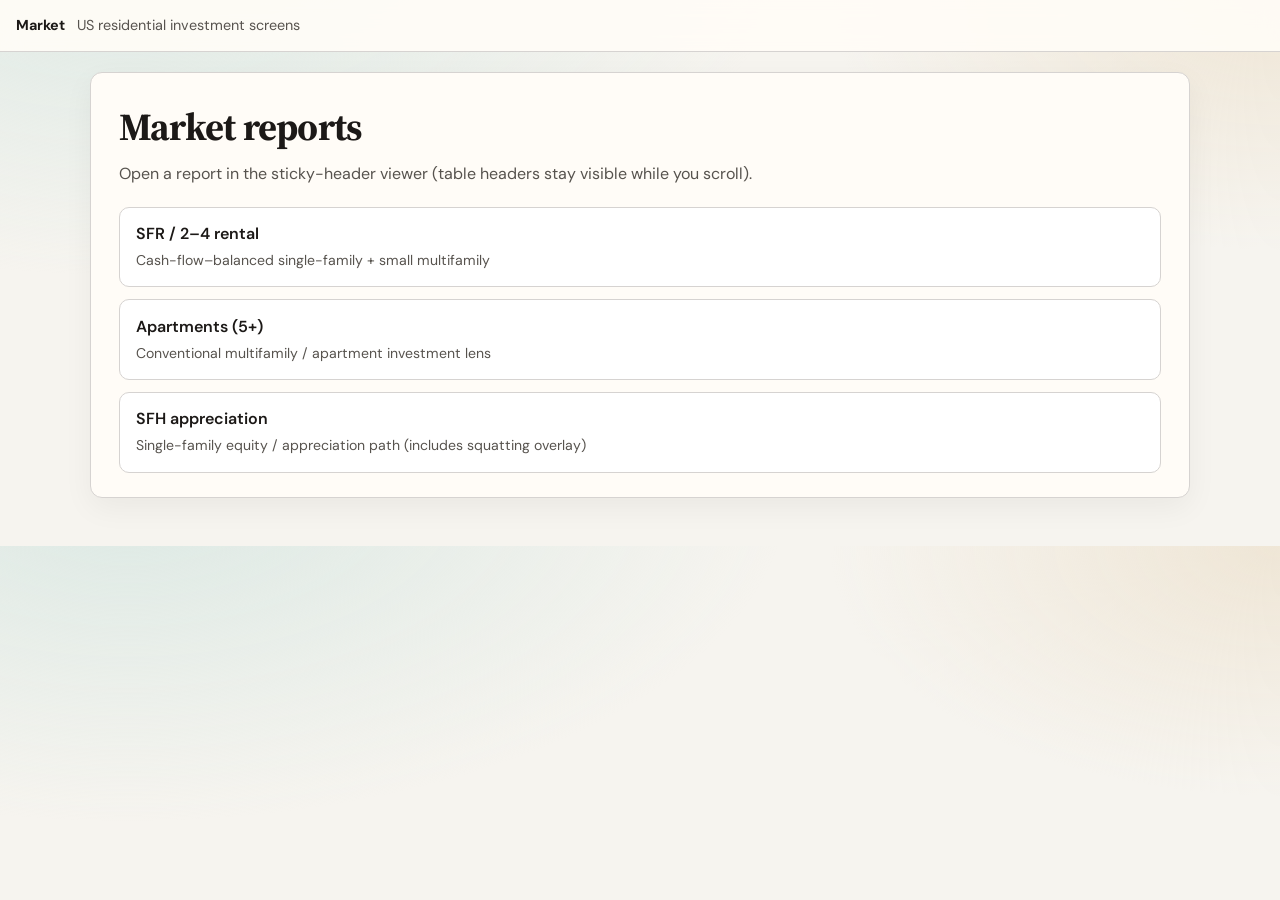
==== index.html @ f49f3b73 "Add Pages report viewer with sticky table headers. Markdown blob view cannot pin headers; serve a sm" ====
<!DOCTYPE html>
<html lang="en">
<head>
  <meta charset="utf-8" />
  <meta name="viewport" content="width=device-width, initial-scale=1" />
  <title>Market reports</title>
  <link rel="preconnect" href="https://fonts.googleapis.com" />
  <link rel="preconnect" href="https://fonts.gstatic.com" crossorigin />
  <link href="https://fonts.googleapis.com/css2?family=DM+Sans:wght@400;600;700&family=IBM+Plex+Mono:wght@400;600&family=Source+Serif+4:opsz,wght@8..60,400;8..60,600;8..60,700&display=swap" rel="stylesheet" />
  <link rel="stylesheet" href="assets/css/report.css" />
</head>
<body>
  <header class="topbar">
    <strong>Market</strong>
    <span class="title">US residential investment screens</span>
  </header>
  <main class="wrap">
    <section class="home-card">
      <h1>Market reports</h1>
      <p>Open a report in the sticky-header viewer (table headers stay visible while you scroll).</p>
      <ul>
        <li>
          <a href="view.html?src=rental_market_report.md">
            SFR / 2–4 rental
            <span>Cash-flow–balanced single-family + small multifamily</span>
          </a>
        </li>
        <li>
          <a href="view.html?src=apartment_market_report.md">
            Apartments (5+)
            <span>Conventional multifamily / apartment investment lens</span>
          </a>
        </li>
        <li>
          <a href="view.html?src=sfh_appreciation_report.md">
            SFH appreciation
            <span>Single-family equity / appreciation path (includes squatting overlay)</span>
          </a>
        </li>
      </ul>
    </section>
  </main>
</body>
</html>
---- assets/css/report.css ----
/* Report viewer — sticky table headers + readable long docs */
:root {
  --bg: #f6f4ef;
  --paper: #fffcf7;
  --ink: #1c1917;
  --muted: #57534e;
  --line: #d6d3d1;
  --head: #e7e5e4;
  --accent: #0f766e;
  --nav-h: 3.25rem;
  --font: "Source Serif 4", "Iowan Old Style", "Palatino Linotype", Palatino, Georgia, serif;
  --mono: "IBM Plex Mono", ui-monospace, Consolas, monospace;
  --sans: "DM Sans", "Segoe UI", system-ui, sans-serif;
}

* { box-sizing: border-box; }

html {
  scroll-behavior: smooth;
}

body {
  margin: 0;
  color: var(--ink);
  background:
    radial-gradient(1200px 600px at 10% -10%, #dce9e4 0%, transparent 55%),
    radial-gradient(900px 500px at 100% 0%, #efe6d6 0%, transparent 50%),
    var(--bg);
  font-family: var(--font);
  line-height: 1.55;
}

.topbar {
  position: sticky;
  top: 0;
  z-index: 40;
  height: var(--nav-h);
  display: flex;
  align-items: center;
  gap: 0.75rem;
  padding: 0 1rem;
  background: rgba(255, 252, 247, 0.92);
  backdrop-filter: blur(10px);
  border-bottom: 1px solid var(--line);
  font-family: var(--sans);
  font-size: 0.9rem;
}

.topbar a {
  color: var(--accent);
  text-decoration: none;
  font-weight: 600;
}

.topbar a:hover { text-decoration: underline; }

.topbar .title {
  color: var(--muted);
  white-space: nowrap;
  overflow: hidden;
  text-overflow: ellipsis;
}

.topbar .spacer { flex: 1; }

.wrap {
  width: min(1100px, calc(100% - 2rem));
  margin: 1.25rem auto 3rem;
}

.home-card {
  background: var(--paper);
  border: 1px solid var(--line);
  border-radius: 12px;
  padding: 1.5rem 1.75rem;
  box-shadow: 0 10px 30px rgba(28, 25, 23, 0.05);
}

.home-card h1 {
  margin: 0 0 0.35rem;
  font-size: clamp(1.8rem, 3vw, 2.4rem);
  letter-spacing: -0.02em;
}

.home-card p {
  margin: 0 0 1.25rem;
  color: var(--muted);
  font-family: var(--sans);
}

.home-card ul {
  list-style: none;
  padding: 0;
  margin: 0;
  display: grid;
  gap: 0.75rem;
}

.home-card li a {
  display: block;
  padding: 0.9rem 1rem;
  border: 1px solid var(--line);
  border-radius: 10px;
  background: #fff;
  color: var(--ink);
  text-decoration: none;
  font-family: var(--sans);
  font-weight: 600;
}

.home-card li a:hover {
  border-color: var(--accent);
  box-shadow: 0 0 0 2px rgba(15, 118, 110, 0.12);
}

.home-card li span {
  display: block;
  margin-top: 0.2rem;
  font-weight: 400;
  color: var(--muted);
  font-size: 0.88rem;
}

#content {
  background: var(--paper);
  border: 1px solid var(--line);
  border-radius: 12px;
  padding: 1.25rem 1.5rem 2.5rem;
  box-shadow: 0 10px 30px rgba(28, 25, 23, 0.05);
}

#content > :first-child { margin-top: 0; }

#content h1,
#content h2,
#content h3 {
  font-family: var(--sans);
  letter-spacing: -0.02em;
  scroll-margin-top: calc(var(--nav-h) + 0.75rem);
}

#content a { color: var(--accent); }

#content code {
  font-family: var(--mono);
  font-size: 0.88em;
  background: #f5f5f4;
  padding: 0.1em 0.35em;
  border-radius: 4px;
}

#content pre {
  overflow-x: auto;
  background: #1c1917;
  color: #fafaf9;
  padding: 0.9rem 1rem;
  border-radius: 8px;
}

#content pre code {
  background: transparent;
  color: inherit;
  padding: 0;
}

#content blockquote {
  margin: 1rem 0;
  padding: 0.6rem 1rem;
  border-left: 3px solid var(--accent);
  background: #f0faf8;
  color: var(--muted);
}

/* Sticky table headers: keep header row visible while scrolling the page.
   Avoid overflow-x on the wrapper — it breaks position:sticky vs the viewport. */
#content .table-wrap {
  margin: 1rem 0 1.35rem;
  max-width: 100%;
  border: 1px solid var(--line);
  border-radius: 8px;
  background: #fff;
}

#content table {
  width: max(100%, max-content);
  max-width: none;
  border-collapse: separate;
  border-spacing: 0;
  font-family: var(--sans);
  font-size: 0.92rem;
  margin: 0;
}

#content thead th {
  position: sticky;
  top: var(--nav-h);
  z-index: 5;
  background: var(--head);
  color: var(--ink);
  text-align: left;
  font-weight: 700;
  padding: 0.65rem 0.75rem;
  border-bottom: 1px solid var(--line);
  box-shadow: 0 1px 0 var(--line);
}

#content tbody td {
  padding: 0.55rem 0.75rem;
  border-bottom: 1px solid var(--line);
  vertical-align: top;
}

#content tbody tr:nth-child(even) td {
  background: #fafaf9;
}

#content tbody tr:last-child td {
  border-bottom: none;
}

.status {
  font-family: var(--sans);
  color: var(--muted);
  padding: 2rem 0;
  text-align: center;
}

.status.error { color: #b91c1c; }

@media (max-width: 700px) {
  #content { padding: 1rem; }
  #content thead th,
  #content tbody td { padding: 0.45rem 0.55rem; font-size: 0.85rem; }
}
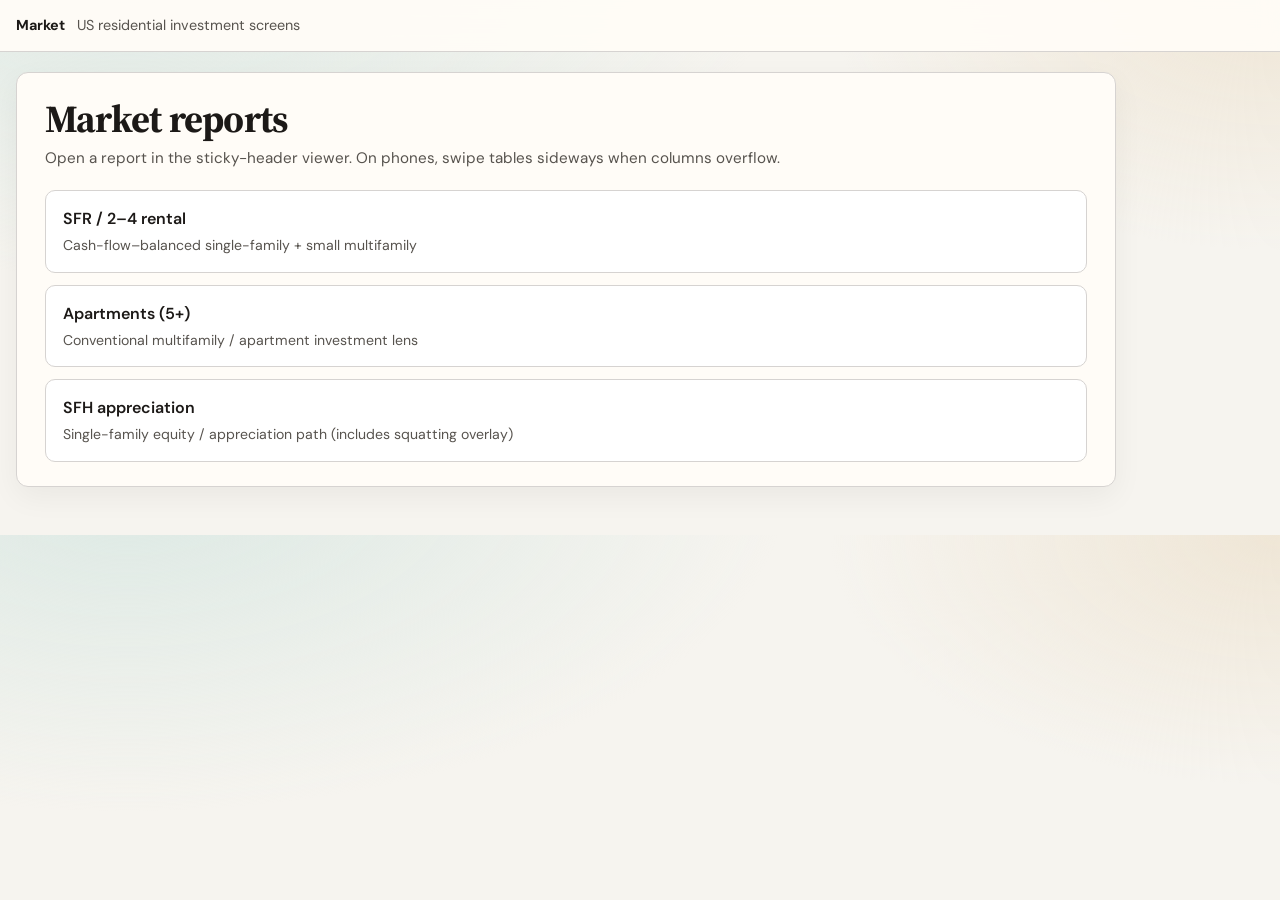
==== commit 20018cb9: "update" ====
--- a/index.html
+++ b/index.html
@@ -2,7 +2,9 @@
 <html lang="en">
 <head>
   <meta charset="utf-8" />
-  <meta name="viewport" content="width=device-width, initial-scale=1" />
+  <meta name="viewport" content="width=device-width, initial-scale=1, viewport-fit=cover" />
+  <meta name="theme-color" content="#fffcf7" />
+  <meta name="color-scheme" content="light" />
   <title>Market reports</title>
   <link rel="preconnect" href="https://fonts.googleapis.com" />
   <link rel="preconnect" href="https://fonts.gstatic.com" crossorigin />
@@ -17,7 +19,7 @@
   <main class="wrap">
     <section class="home-card">
       <h1>Market reports</h1>
-      <p>Open a report in the sticky-header viewer (table headers stay visible while you scroll).</p>
+      <p>Open a report in the sticky-header viewer. On phones, swipe tables sideways when columns overflow.</p>
       <ul>
         <li>
           <a href="view.html?src=rental_market_report.md">
--- a/assets/css/report.css
+++ b/assets/css/report.css
@@ -1,4 +1,4 @@
-/* Report viewer — sticky table headers + readable long docs */
+/* Report viewer — sticky table headers + mobile-friendly long docs */
 :root {
   --bg: #f6f4ef;
   --paper: #fffcf7;
@@ -8,15 +8,22 @@
   --head: #e7e5e4;
   --accent: #0f766e;
   --nav-h: 3.25rem;
+  --pad: 1rem;
   --font: "Source Serif 4", "Iowan Old Style", "Palatino Linotype", Palatino, Georgia, serif;
   --mono: "IBM Plex Mono", ui-monospace, Consolas, monospace;
   --sans: "DM Sans", "Segoe UI", system-ui, sans-serif;
+  --safe-top: env(safe-area-inset-top, 0px);
+  --safe-right: env(safe-area-inset-right, 0px);
+  --safe-bottom: env(safe-area-inset-bottom, 0px);
+  --safe-left: env(safe-area-inset-left, 0px);
 }
 
 * { box-sizing: border-box; }
 
 html {
   scroll-behavior: smooth;
+  -webkit-text-size-adjust: 100%;
+  text-size-adjust: 100%;
 }
 
 body {
@@ -27,19 +34,27 @@
     radial-gradient(900px 500px at 100% 0%, #efe6d6 0%, transparent 50%),
     var(--bg);
   font-family: var(--font);
+  font-size: 1rem;
   line-height: 1.55;
+  overflow-x: hidden;
+  padding-bottom: var(--safe-bottom);
 }
 
 .topbar {
   position: sticky;
   top: 0;
   z-index: 40;
-  height: var(--nav-h);
+  min-height: var(--nav-h);
   display: flex;
   align-items: center;
-  gap: 0.75rem;
-  padding: 0 1rem;
-  background: rgba(255, 252, 247, 0.92);
+  flex-wrap: wrap;
+  gap: 0.5rem 0.75rem;
+  padding:
+    calc(0.55rem + var(--safe-top))
+    calc(var(--pad) + var(--safe-right))
+    0.55rem
+    calc(var(--pad) + var(--safe-left));
+  background: rgba(255, 252, 247, 0.94);
   backdrop-filter: blur(10px);
   border-bottom: 1px solid var(--line);
   font-family: var(--sans);
@@ -50,22 +65,35 @@
   color: var(--accent);
   text-decoration: none;
   font-weight: 600;
+  min-height: 2.5rem;
+  display: inline-flex;
+  align-items: center;
+  padding: 0.25rem 0.15rem;
+  -webkit-tap-highlight-color: rgba(15, 118, 110, 0.15);
 }
 
 .topbar a:hover { text-decoration: underline; }
 
 .topbar .title {
   color: var(--muted);
+  min-width: 0;
+  flex: 1 1 8rem;
   white-space: nowrap;
   overflow: hidden;
   text-overflow: ellipsis;
 }
 
-.topbar .spacer { flex: 1; }
+.topbar .spacer { flex: 1 1 auto; min-width: 0.5rem; }
+
+.topbar .raw-link {
+  flex: 0 0 auto;
+}
 
 .wrap {
-  width: min(1100px, calc(100% - 2rem));
+  width: min(1100px, calc(100% - (2 * var(--pad)) - var(--safe-left) - var(--safe-right)));
   margin: 1.25rem auto 3rem;
+  margin-left: max(var(--pad), var(--safe-left));
+  margin-right: max(var(--pad), var(--safe-right));
 }
 
 .home-card {
@@ -78,14 +106,16 @@
 
 .home-card h1 {
   margin: 0 0 0.35rem;
-  font-size: clamp(1.8rem, 3vw, 2.4rem);
+  font-size: clamp(1.65rem, 6vw, 2.4rem);
   letter-spacing: -0.02em;
+  line-height: 1.15;
 }
 
 .home-card p {
   margin: 0 0 1.25rem;
   color: var(--muted);
   font-family: var(--sans);
+  font-size: 0.95rem;
 }
 
 .home-card ul {
@@ -98,7 +128,7 @@
 
 .home-card li a {
   display: block;
-  padding: 0.9rem 1rem;
+  padding: 1rem 1.05rem;
   border: 1px solid var(--line);
   border-radius: 10px;
   background: #fff;
@@ -106,19 +136,24 @@
   text-decoration: none;
   font-family: var(--sans);
   font-weight: 600;
-}
-
-.home-card li a:hover {
+  min-height: 3.25rem;
+  -webkit-tap-highlight-color: rgba(15, 118, 110, 0.12);
+}
+
+.home-card li a:hover,
+.home-card li a:focus-visible {
   border-color: var(--accent);
   box-shadow: 0 0 0 2px rgba(15, 118, 110, 0.12);
+  outline: none;
 }
 
 .home-card li span {
   display: block;
-  margin-top: 0.2rem;
+  margin-top: 0.25rem;
   font-weight: 400;
   color: var(--muted);
   font-size: 0.88rem;
+  line-height: 1.4;
 }
 
 #content {
@@ -127,19 +162,40 @@
   border-radius: 12px;
   padding: 1.25rem 1.5rem 2.5rem;
   box-shadow: 0 10px 30px rgba(28, 25, 23, 0.05);
+  overflow-wrap: anywhere;
+  word-break: break-word;
 }
 
 #content > :first-child { margin-top: 0; }
 
 #content h1,
 #content h2,
-#content h3 {
+#content h3,
+#content h4 {
   font-family: var(--sans);
   letter-spacing: -0.02em;
-  scroll-margin-top: calc(var(--nav-h) + 0.75rem);
-}
-
-#content a { color: var(--accent); }
+  line-height: 1.25;
+  scroll-margin-top: calc(var(--nav-h) + var(--safe-top) + 0.75rem);
+}
+
+#content h1 { font-size: clamp(1.45rem, 5.5vw, 2rem); }
+#content h2 { font-size: clamp(1.2rem, 4.5vw, 1.55rem); }
+#content h3 { font-size: clamp(1.05rem, 4vw, 1.25rem); }
+
+#content p,
+#content li {
+  max-width: 70ch;
+}
+
+#content img {
+  max-width: 100%;
+  height: auto;
+}
+
+#content a {
+  color: var(--accent);
+  overflow-wrap: anywhere;
+}
 
 #content code {
   font-family: var(--mono);
@@ -147,20 +203,24 @@
   background: #f5f5f4;
   padding: 0.1em 0.35em;
   border-radius: 4px;
+  word-break: break-all;
 }
 
 #content pre {
   overflow-x: auto;
+  -webkit-overflow-scrolling: touch;
   background: #1c1917;
   color: #fafaf9;
   padding: 0.9rem 1rem;
   border-radius: 8px;
+  max-width: 100%;
 }
 
 #content pre code {
   background: transparent;
   color: inherit;
   padding: 0;
+  word-break: normal;
 }
 
 #content blockquote {
@@ -171,14 +231,23 @@
   color: var(--muted);
 }
 
-/* Sticky table headers: keep header row visible while scrolling the page.
-   Avoid overflow-x on the wrapper — it breaks position:sticky vs the viewport. */
+#content ul,
+#content ol {
+  padding-left: 1.25rem;
+}
+
+/* Desktop: sticky headers vs page scroll (no overflow wrapper) */
 #content .table-wrap {
   margin: 1rem 0 1.35rem;
   max-width: 100%;
   border: 1px solid var(--line);
   border-radius: 8px;
   background: #fff;
+  position: relative;
+}
+
+#content .table-wrap::before {
+  content: none;
 }
 
 #content table {
@@ -193,7 +262,7 @@
 
 #content thead th {
   position: sticky;
-  top: var(--nav-h);
+  top: calc(var(--nav-h) + var(--safe-top));
   z-index: 5;
   background: var(--head);
   color: var(--ink);
@@ -202,6 +271,7 @@
   padding: 0.65rem 0.75rem;
   border-bottom: 1px solid var(--line);
   box-shadow: 0 1px 0 var(--line);
+  white-space: nowrap;
 }
 
 #content tbody td {
@@ -227,8 +297,126 @@
 
 .status.error { color: #b91c1c; }
 
-@media (max-width: 700px) {
-  #content { padding: 1rem; }
-  #content thead th,
-  #content tbody td { padding: 0.45rem 0.55rem; font-size: 0.85rem; }
-}
+/* Phones / small tablets */
+@media (max-width: 720px) {
+  :root {
+    --nav-h: 3.5rem;
+    --pad: 0.75rem;
+  }
+
+  body {
+    font-size: 0.98rem;
+    line-height: 1.6;
+  }
+
+  .topbar {
+    gap: 0.35rem 0.65rem;
+    font-size: 0.85rem;
+  }
+
+  .topbar .spacer { display: none; }
+
+  .topbar .title {
+    flex: 1 1 calc(100% - 7rem);
+    order: 3;
+    width: 100%;
+    font-size: 0.8rem;
+  }
+
+  .wrap {
+    margin-top: 0.85rem;
+    margin-bottom: 2.25rem;
+  }
+
+  .home-card {
+    padding: 1.15rem 1rem 1.35rem;
+    border-radius: 10px;
+  }
+
+  .home-card li a {
+    padding: 1rem 0.95rem;
+    border-radius: 12px;
+  }
+
+  #content {
+    padding: 1rem 0.85rem 2rem;
+    border-radius: 10px;
+  }
+
+  #content p,
+  #content li {
+    max-width: none;
+  }
+
+  /* Contain wide tables; swipe sideways on mobile */
+  #content .table-wrap {
+    overflow-x: auto;
+    -webkit-overflow-scrolling: touch;
+    overscroll-behavior-x: contain;
+    max-width: 100%;
+  }
+
+  #content .table-wrap.is-wide::before {
+    content: "Swipe sideways to see more columns →";
+    display: block;
+    position: sticky;
+    left: 0;
+    z-index: 6;
+    padding: 0.4rem 0.65rem;
+    font-family: var(--sans);
+    font-size: 0.75rem;
+    font-weight: 600;
+    color: var(--accent);
+    background: #ecfdf8;
+    border-bottom: 1px solid var(--line);
+  }
+
+  #content table {
+    width: max-content;
+    min-width: 100%;
+    font-size: 0.82rem;
+  }
+
+  #content thead th {
+    /* Stick under topbar while the page scrolls; horizontal swipe still works */
+    top: calc(var(--nav-h) + var(--safe-top));
+    padding: 0.5rem 0.55rem;
+    font-size: 0.78rem;
+  }
+
+  #content tbody td {
+    padding: 0.45rem 0.55rem;
+  }
+
+  #content pre {
+    font-size: 0.8rem;
+    padding: 0.75rem;
+  }
+
+  #content ul,
+  #content ol {
+    padding-left: 1.1rem;
+  }
+}
+
+@media (max-width: 380px) {
+  .topbar a#raw-link,
+  .topbar .raw-link {
+    font-size: 0.78rem;
+  }
+
+  #content {
+    padding: 0.85rem 0.65rem 1.75rem;
+  }
+}
+
+/* Prefer larger tap targets on coarse pointers */
+@media (pointer: coarse) {
+  .home-card li a {
+    min-height: 3.5rem;
+  }
+
+  .topbar a {
+    min-height: 2.75rem;
+  }
+}
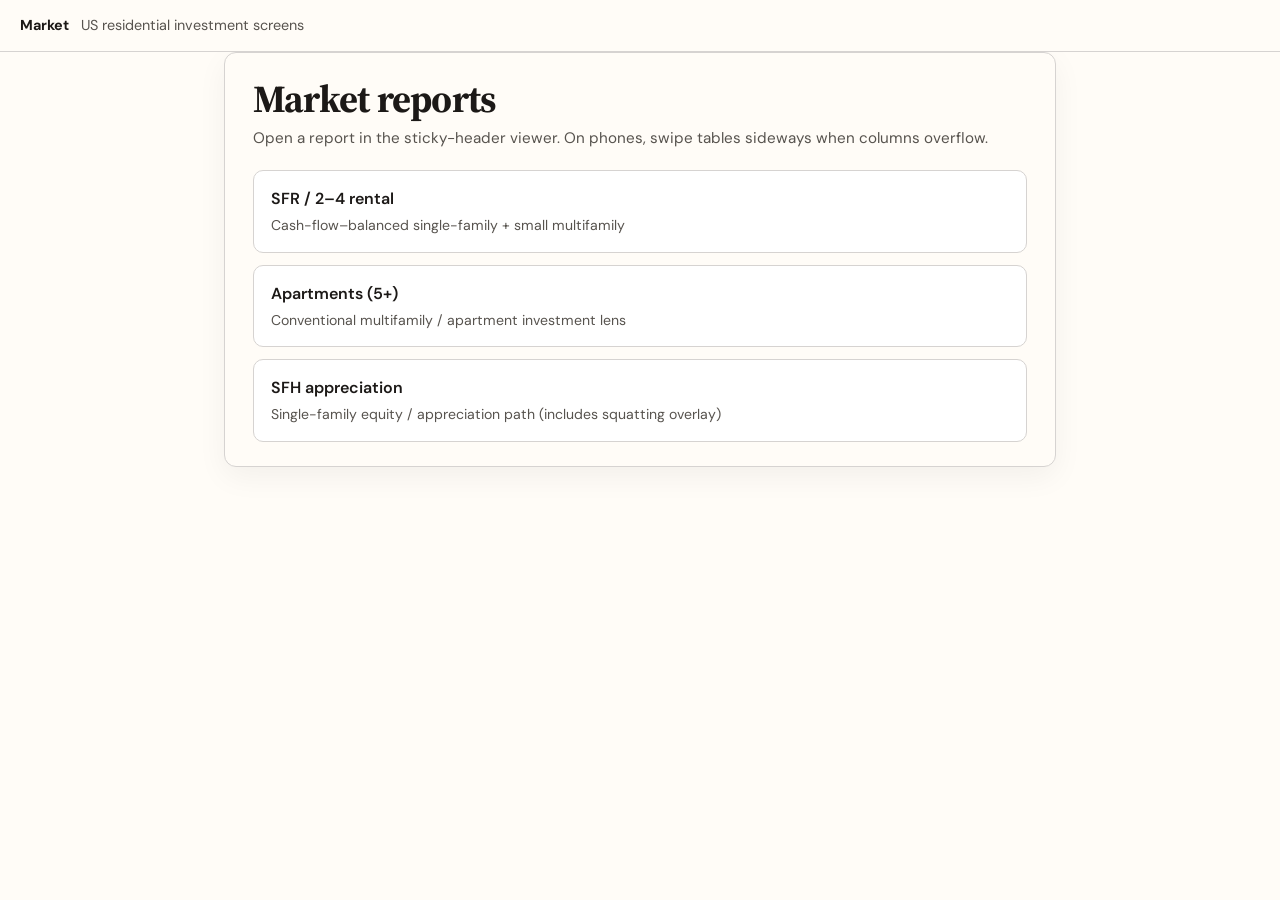
==== commit 20934ce9: "update" ====
--- a/index.html
+++ b/index.html
@@ -9,7 +9,7 @@
   <link rel="preconnect" href="https://fonts.googleapis.com" />
   <link rel="preconnect" href="https://fonts.gstatic.com" crossorigin />
   <link href="https://fonts.googleapis.com/css2?family=DM+Sans:wght@400;600;700&family=IBM+Plex+Mono:wght@400;600&family=Source+Serif+4:opsz,wght@8..60,400;8..60,600;8..60,700&display=swap" rel="stylesheet" />
-  <link rel="stylesheet" href="assets/css/report.css" />
+  <link rel="stylesheet" href="assets/css/report.css?v=20260726-desktop-full" />
 </head>
 <body>
   <header class="topbar">
--- a/assets/css/report.css
+++ b/assets/css/report.css
@@ -24,10 +24,13 @@
   scroll-behavior: smooth;
   -webkit-text-size-adjust: 100%;
   text-size-adjust: 100%;
+  width: 100%;
 }
 
 body {
   margin: 0;
+  width: 100%;
+  min-height: 100vh;
   color: var(--ink);
   background:
     radial-gradient(1200px 600px at 10% -10%, #dce9e4 0%, transparent 55%),
@@ -90,10 +93,16 @@
 }
 
 .wrap {
-  width: min(1100px, calc(100% - (2 * var(--pad)) - var(--safe-left) - var(--safe-right)));
-  margin: 1.25rem auto 3rem;
-  margin-left: max(var(--pad), var(--safe-left));
-  margin-right: max(var(--pad), var(--safe-right));
+  display: block;
+  width: 100%;
+  max-width: none !important;
+  box-sizing: border-box;
+  margin: 0;
+  padding:
+    0.75rem
+    max(var(--pad), var(--safe-right))
+    2rem
+    max(var(--pad), var(--safe-left));
 }
 
 .home-card {
@@ -102,6 +111,8 @@
   border-radius: 12px;
   padding: 1.5rem 1.75rem;
   box-shadow: 0 10px 30px rgba(28, 25, 23, 0.05);
+  width: min(52rem, 100%);
+  margin: 0 auto;
 }
 
 .home-card h1 {
@@ -157,13 +168,18 @@
 }
 
 #content {
+  display: block;
   background: var(--paper);
   border: 1px solid var(--line);
   border-radius: 12px;
-  padding: 1.25rem 1.5rem 2.5rem;
+  padding: 1.5rem 1.75rem 2.75rem;
   box-shadow: 0 10px 30px rgba(28, 25, 23, 0.05);
   overflow-wrap: anywhere;
   word-break: break-word;
+  width: 100% !important;
+  max-width: none !important;
+  box-sizing: border-box;
+  min-height: calc(100vh - var(--nav-h) - var(--safe-top) - 2rem);
 }
 
 #content > :first-child { margin-top: 0; }
@@ -184,7 +200,7 @@
 
 #content p,
 #content li {
-  max-width: 70ch;
+  max-width: none;
 }
 
 #content img {
@@ -324,13 +340,14 @@
   }
 
   .wrap {
-    margin-top: 0.85rem;
-    margin-bottom: 2.25rem;
+    padding-top: 0.85rem;
+    padding-bottom: 2rem;
   }
 
   .home-card {
     padding: 1.15rem 1rem 1.35rem;
     border-radius: 10px;
+    width: 100%;
   }
 
   .home-card li a {
@@ -341,6 +358,7 @@
   #content {
     padding: 1rem 0.85rem 2rem;
     border-radius: 10px;
+    min-height: 0;
   }
 
   #content p,
@@ -410,6 +428,50 @@
   }
 }
 
+/* Wide desktops: edge-to-edge report panel */
+@media (min-width: 721px) {
+  :root {
+    --pad: 1.25rem;
+  }
+
+  body {
+    background: var(--paper);
+  }
+
+  .topbar {
+    padding-left: max(1.25rem, var(--safe-left));
+    padding-right: max(1.25rem, var(--safe-right));
+  }
+
+  .wrap {
+    padding-top: 0;
+    padding-bottom: 0;
+    padding-left: 0;
+    padding-right: 0;
+  }
+
+  #content {
+    border: none;
+    border-radius: 0;
+    box-shadow: none;
+    min-height: calc(100vh - var(--nav-h) - var(--safe-top));
+    padding: 1.75rem clamp(1.25rem, 3vw, 2.75rem) 3rem;
+    width: 100% !important;
+    max-width: none !important;
+  }
+
+  #content table {
+    font-size: 0.95rem;
+  }
+}
+
+@media (min-width: 1400px) {
+  #content {
+    padding-left: clamp(1.5rem, 4vw, 3.5rem);
+    padding-right: clamp(1.5rem, 4vw, 3.5rem);
+  }
+}
+
 /* Prefer larger tap targets on coarse pointers */
 @media (pointer: coarse) {
   .home-card li a {
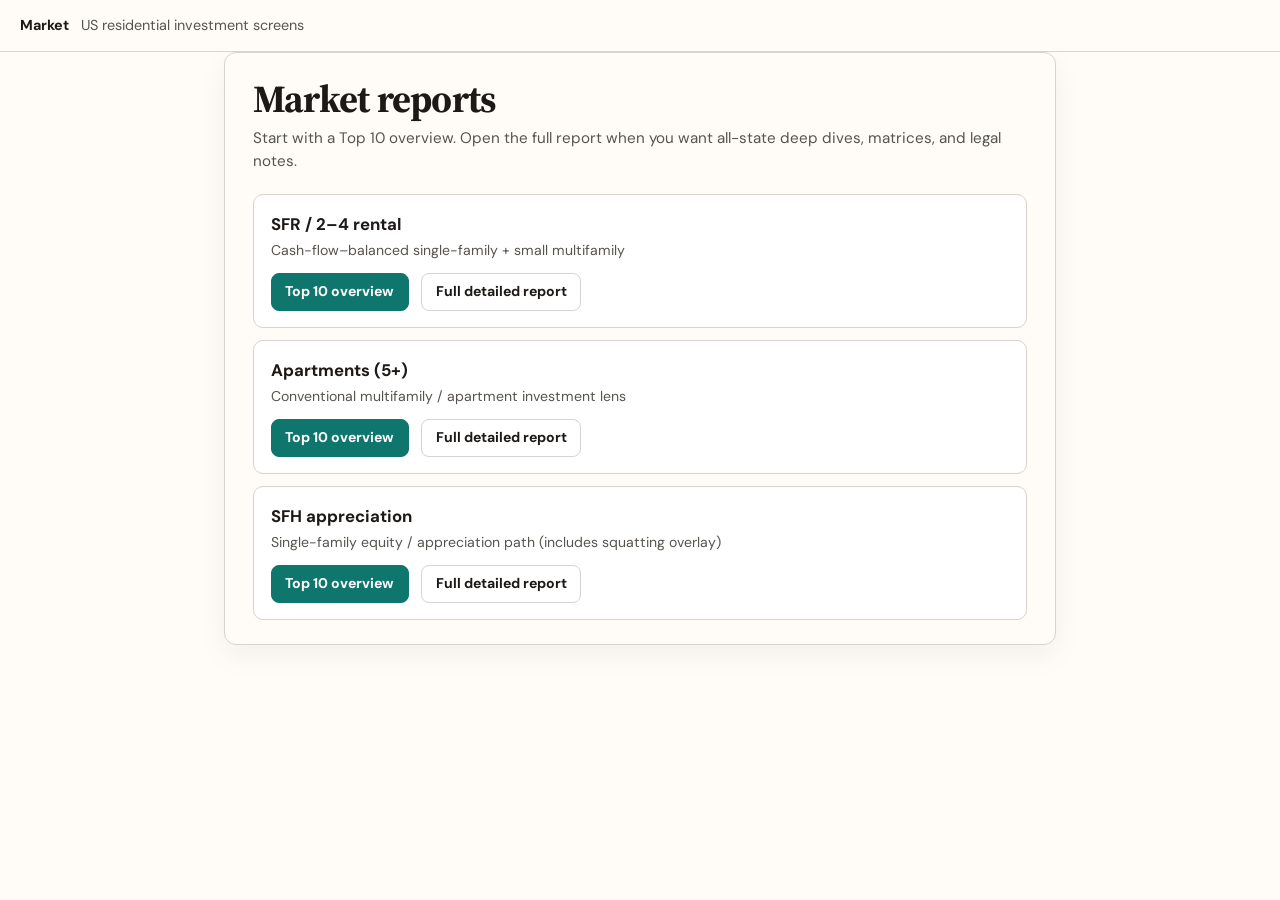
==== commit 90454717: "update" ====
--- a/index.html
+++ b/index.html
@@ -9,7 +9,7 @@
   <link rel="preconnect" href="https://fonts.googleapis.com" />
   <link rel="preconnect" href="https://fonts.gstatic.com" crossorigin />
   <link href="https://fonts.googleapis.com/css2?family=DM+Sans:wght@400;600;700&family=IBM+Plex+Mono:wght@400;600&family=Source+Serif+4:opsz,wght@8..60,400;8..60,600;8..60,700&display=swap" rel="stylesheet" />
-  <link rel="stylesheet" href="assets/css/report.css?v=20260726-desktop-full" />
+  <link rel="stylesheet" href="assets/css/report.css?v=20260726-overview" />
 </head>
 <body>
   <header class="topbar">
@@ -19,25 +19,31 @@
   <main class="wrap">
     <section class="home-card">
       <h1>Market reports</h1>
-      <p>Open a report in the sticky-header viewer. On phones, swipe tables sideways when columns overflow.</p>
+      <p>Start with a Top 10 overview. Open the full report when you want all-state deep dives, matrices, and legal notes.</p>
       <ul>
         <li>
-          <a href="view.html?src=rental_market_report.md">
-            SFR / 2–4 rental
-            <span>Cash-flow–balanced single-family + small multifamily</span>
-          </a>
+          <strong>SFR / 2–4 rental</strong>
+          <span>Cash-flow–balanced single-family + small multifamily</span>
+          <div class="card-actions">
+            <a class="primary" href="overview.html?src=rental_market_report.md">Top 10 overview</a>
+            <a href="view.html?src=rental_market_report.md">Full detailed report</a>
+          </div>
         </li>
         <li>
-          <a href="view.html?src=apartment_market_report.md">
-            Apartments (5+)
-            <span>Conventional multifamily / apartment investment lens</span>
-          </a>
+          <strong>Apartments (5+)</strong>
+          <span>Conventional multifamily / apartment investment lens</span>
+          <div class="card-actions">
+            <a class="primary" href="overview.html?src=apartment_market_report.md">Top 10 overview</a>
+            <a href="view.html?src=apartment_market_report.md">Full detailed report</a>
+          </div>
         </li>
         <li>
-          <a href="view.html?src=sfh_appreciation_report.md">
-            SFH appreciation
-            <span>Single-family equity / appreciation path (includes squatting overlay)</span>
-          </a>
+          <strong>SFH appreciation</strong>
+          <span>Single-family equity / appreciation path (includes squatting overlay)</span>
+          <div class="card-actions">
+            <a class="primary" href="overview.html?src=sfh_appreciation_report.md">Top 10 overview</a>
+            <a href="view.html?src=sfh_appreciation_report.md">Full detailed report</a>
+          </div>
         </li>
       </ul>
     </section>
--- a/assets/css/report.css
+++ b/assets/css/report.css
@@ -137,6 +137,29 @@
   gap: 0.75rem;
 }
 
+.home-card li {
+  padding: 1rem 1.05rem;
+  border: 1px solid var(--line);
+  border-radius: 10px;
+  background: #fff;
+  font-family: var(--sans);
+}
+
+.home-card li strong {
+  display: block;
+  font-size: 1.05rem;
+  color: var(--ink);
+}
+
+.home-card li > span {
+  display: block;
+  margin-top: 0.25rem;
+  font-weight: 400;
+  color: var(--muted);
+  font-size: 0.88rem;
+  line-height: 1.4;
+}
+
 .home-card li a {
   display: block;
   padding: 1rem 1.05rem;
@@ -156,6 +179,40 @@
   border-color: var(--accent);
   box-shadow: 0 0 0 2px rgba(15, 118, 110, 0.12);
   outline: none;
+}
+
+.home-card .card-actions {
+  display: flex;
+  flex-wrap: wrap;
+  gap: 0.5rem 0.75rem;
+  margin-top: 0.75rem;
+}
+
+.home-card .card-actions a {
+  display: inline-flex;
+  align-items: center;
+  min-height: 2.4rem;
+  padding: 0.4rem 0.85rem;
+  border-radius: 8px;
+  font-size: 0.88rem;
+  font-weight: 700;
+  text-decoration: none;
+  border: 1px solid var(--line);
+  background: #fff;
+  color: var(--ink);
+  box-shadow: none;
+}
+
+.home-card .card-actions a.primary {
+  background: var(--accent);
+  border-color: var(--accent);
+  color: #fff;
+}
+
+.home-card .card-actions a:hover,
+.home-card .card-actions a:focus-visible {
+  border-color: var(--accent);
+  box-shadow: 0 0 0 2px rgba(15, 118, 110, 0.12);
 }
 
 .home-card li span {
@@ -374,12 +431,11 @@
     max-width: 100%;
   }
 
+  /* Hint in normal flow — sticky/overlay was covering the first data row */
   #content .table-wrap.is-wide::before {
     content: "Swipe sideways to see more columns →";
     display: block;
-    position: sticky;
-    left: 0;
-    z-index: 6;
+    position: static;
     padding: 0.4rem 0.65rem;
     font-family: var(--sans);
     font-size: 0.75rem;
@@ -395,15 +451,26 @@
     font-size: 0.82rem;
   }
 
+  /*
+    Sticky thead + overflow-x on the wrapper makes the header paint over
+    the first body row on mobile (e.g. AK missing in A–Z rank tables).
+    Keep headers in normal document flow on small screens.
+  */
   #content thead th {
-    /* Stick under topbar while the page scrolls; horizontal swipe still works */
-    top: calc(var(--nav-h) + var(--safe-top));
+    position: static;
+    top: auto;
+    z-index: auto;
+    box-shadow: none;
     padding: 0.5rem 0.55rem;
     font-size: 0.78rem;
   }
 
   #content tbody td {
     padding: 0.45rem 0.55rem;
+  }
+
+  #content tbody tr:first-child td {
+    background-clip: padding-box;
   }
 
   #content pre {
@@ -478,7 +545,128 @@
     min-height: 3.5rem;
   }
 
+  .home-card .card-actions a {
+    min-height: 2.75rem;
+  }
+
   .topbar a {
     min-height: 2.75rem;
   }
 }
+
+/* ----- Overview pages (Top 10 only) ----- */
+.overview-hero {
+  padding: 1.5rem clamp(1rem, 3vw, 2.75rem) 0.5rem;
+  max-width: 52rem;
+}
+
+.overview-kicker {
+  margin: 0 0 0.35rem;
+  font-family: var(--sans);
+  font-size: 0.8rem;
+  font-weight: 700;
+  letter-spacing: 0.06em;
+  text-transform: uppercase;
+  color: var(--accent);
+}
+
+.overview-hero h1 {
+  margin: 0 0 0.65rem;
+  font-family: var(--sans);
+  font-size: clamp(1.6rem, 4vw, 2.35rem);
+  letter-spacing: -0.02em;
+  line-height: 1.15;
+}
+
+.overview-blurb {
+  margin: 0 0 1.15rem;
+  font-family: var(--sans);
+  color: var(--muted);
+  font-size: 1rem;
+  line-height: 1.5;
+  max-width: 42rem;
+}
+
+.overview-actions {
+  display: flex;
+  flex-wrap: wrap;
+  gap: 0.65rem 0.75rem;
+  margin-bottom: 0.5rem;
+}
+
+.btn-primary,
+.btn-secondary {
+  display: inline-flex;
+  align-items: center;
+  justify-content: center;
+  min-height: 2.75rem;
+  padding: 0.55rem 1.1rem;
+  border-radius: 10px;
+  font-family: var(--sans);
+  font-weight: 700;
+  font-size: 0.95rem;
+  text-decoration: none;
+  -webkit-tap-highlight-color: rgba(15, 118, 110, 0.15);
+}
+
+.btn-primary {
+  background: var(--accent);
+  color: #fff;
+  border: 1px solid var(--accent);
+}
+
+.btn-primary:hover {
+  filter: brightness(0.95);
+}
+
+.btn-secondary {
+  background: #fff;
+  color: var(--accent);
+  border: 1px solid var(--line);
+}
+
+.btn-secondary:hover {
+  border-color: var(--accent);
+}
+
+.overview-content {
+  min-height: 0 !important;
+  box-shadow: none;
+}
+
+.overview-footer-cta {
+  margin: 0;
+  padding: 1.75rem clamp(1rem, 3vw, 2.75rem) 3rem;
+  border-top: 1px solid var(--line);
+  background: #f0faf8;
+  font-family: var(--sans);
+}
+
+.overview-footer-cta h2 {
+  margin: 0 0 0.4rem;
+  font-size: 1.25rem;
+  letter-spacing: -0.02em;
+}
+
+.overview-footer-cta p {
+  margin: 0 0 1rem;
+  color: var(--muted);
+  max-width: 40rem;
+}
+
+@media (min-width: 721px) {
+  body:has(.overview-hero) {
+    background: var(--bg);
+  }
+
+  .overview-content {
+    border: none;
+    border-radius: 0;
+    background: transparent;
+    padding: 0.5rem clamp(1.25rem, 3vw, 2.75rem) 1.5rem !important;
+  }
+
+  .overview-content .table-wrap {
+    background: #fff;
+  }
+}
